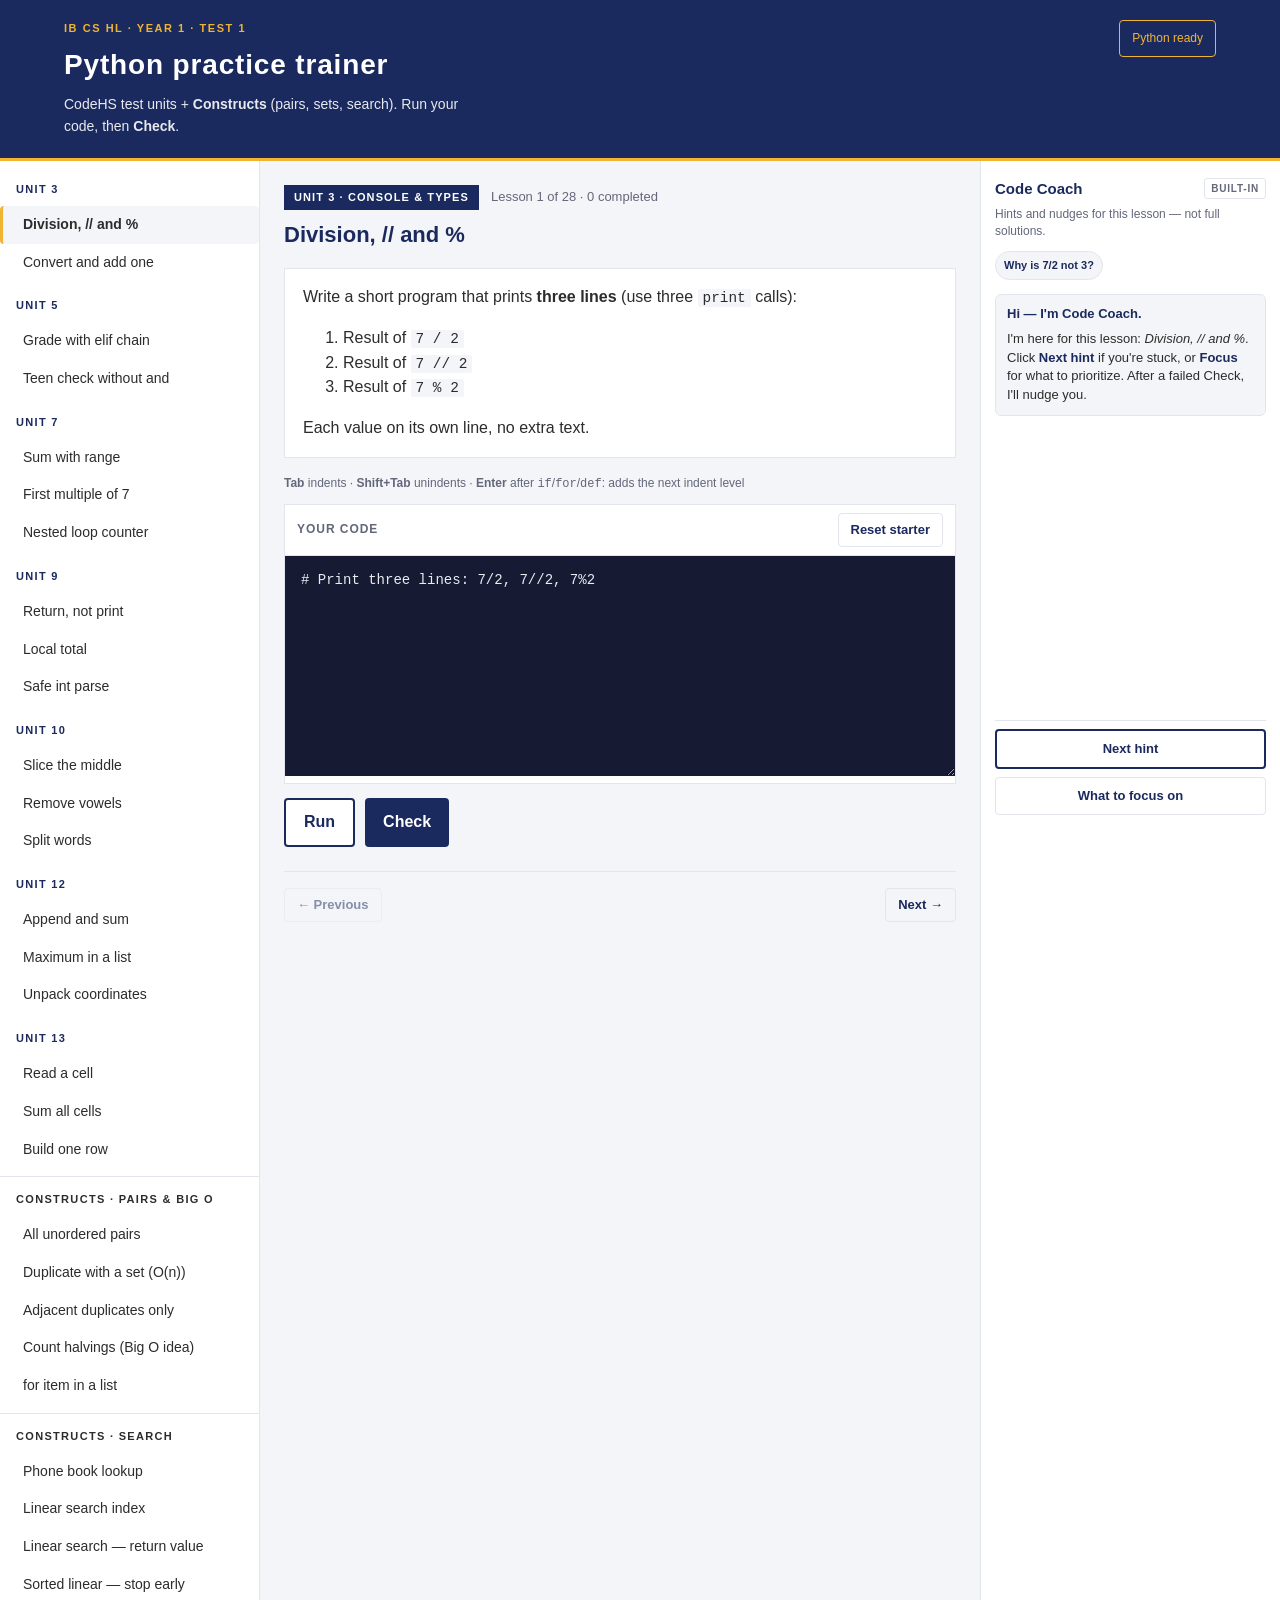
==== index.html @ 2e2094f1 "Add built-in Code Coach sidebar for hints and check nudges. Co-authored-by: Cursor <cursoragent@curs" ====
<!DOCTYPE html>
<html lang="en">
<head>
  <meta charset="UTF-8" />
  <meta name="viewport" content="width=device-width, initial-scale=1" />
  <title>IB Python Test 1 — Practice</title>
  <link rel="stylesheet" href="style.css" />
  <script src="vendor/skulpt.min.js"></script>
  <script src="vendor/skulpt-stdlib.js"></script>
</head>
<body>
  <header>
    <div class="header-inner">
      <div>
        <p class="eyebrow">IB CS HL · Year 1 · Test 1</p>
        <h1>Python practice trainer</h1>
        <p class="sub">CodeHS test units + <strong>Constructs</strong> (pairs, sets, search). Run your code, then <strong>Check</strong>.</p>
      </div>
      <div class="loader-badge" id="pyStatus">Starting…</div>
    </div>
  </header>

  <div class="layout">
    <aside class="sidebar">
      <nav id="unitNav"></nav>
    </aside>

    <main class="content">
      <div id="welcome" class="welcome hidden">
        <h2>How to use this</h2>
        <ol>
          <li>Pick a lesson on the left (or we open the first one for you).</li>
          <li>Write Python in the editor.</li>
          <li>Click <strong>Run</strong> or <strong>Check</strong>.</li>
        </ol>
      </div>

      <article id="lessonPanel" class="lesson-panel">
        <div class="lesson-meta">
          <span class="chip" id="lessonUnit"></span>
          <span id="lessonProgress"></span>
        </div>
        <h2 id="lessonTitle"></h2>
        <div class="instructions" id="lessonInstructions"></div>

        <p class="editor-hint"><strong>Tab</strong> indents · <strong>Shift+Tab</strong> unindents · <strong>Enter</strong> after <code>if</code>/<code>for</code>/<code>def</code>: adds the next indent level</p>
        <div class="editor-wrap">
          <div class="editor-bar">
            <span>Your code</span>
            <button type="button" id="resetBtn" class="ghost">Reset starter</button>
          </div>
          <textarea id="editor" spellcheck="false" autocomplete="off" autocorrect="off" autocapitalize="off" aria-label="Python code editor"></textarea>
        </div>

        <div class="actions">
          <button type="button" id="runBtn" class="secondary">Run</button>
          <button type="button" id="checkBtn" class="primary">Check</button>
        </div>

        <div id="outputPanel" class="output-panel hidden">
          <h3>Output</h3>
          <pre id="runOutput"></pre>
        </div>

        <div id="feedback" class="feedback hidden"></div>

        <div class="lesson-nav">
          <button type="button" id="prevBtn" class="ghost">← Previous</button>
          <button type="button" id="nextBtn" class="ghost">Next →</button>
        </div>
      </article>
    </main>

    <aside class="coach-panel" id="coachPanel" aria-label="Code Coach">
      <div class="coach-header">
        <span class="coach-title">Code Coach</span>
        <span class="coach-tag">Built-in</span>
      </div>
      <p class="coach-intro">Hints and nudges for this lesson — not full solutions.</p>
      <div class="coach-concepts" id="coachConcepts"></div>
      <div class="coach-messages" id="coachMessages" role="log" aria-live="polite"></div>
      <div class="coach-actions">
        <button type="button" id="coachHintBtn" class="secondary coach-btn">Next hint</button>
        <button type="button" id="coachFocusBtn" class="ghost coach-btn">What to focus on</button>
      </div>
    </aside>
  </div>

  <script src="lessons.js"></script>
  <script src="coach.js"></script>
  <script src="app.js"></script>
</body>
</html>
---- style.css ----
:root {
  --paper: #f4f5f8;
  --card: #ffffff;
  --ink: #2c2c2c;
  --muted: #63677a;
  --rule: #e3e5ed;
  --navy: #1b2a5e;
  --gold: #f0b432;
  --ok: #0d7a4a;
  --ok-bg: #e8f5ef;
  --bad: #c8102e;
  --bad-bg: #fdecef;
  --code-bg: #161b33;
  --mono: "SF Mono", Menlo, Consolas, "Courier New", monospace;
  --sans: -apple-system, BlinkMacSystemFont, "Segoe UI", "Helvetica Neue", Arial, sans-serif;
}

* { box-sizing: border-box; }

body {
  margin: 0;
  font-family: var(--sans);
  font-size: 16px;
  line-height: 1.55;
  color: var(--ink);
  background: var(--paper);
}

header {
  background: var(--navy);
  color: #fff;
  border-bottom: 3px solid var(--gold);
}

.header-inner {
  max-width: 1200px;
  margin: 0 auto;
  padding: 20px 24px;
  display: flex;
  justify-content: space-between;
  align-items: flex-start;
  gap: 16px;
  flex-wrap: wrap;
}

.eyebrow {
  margin: 0 0 6px;
  font-size: 11px;
  letter-spacing: 0.14em;
  text-transform: uppercase;
  color: var(--gold);
  font-weight: 700;
}

h1 {
  margin: 0 0 8px;
  font-size: clamp(22px, 4vw, 28px);
  letter-spacing: 0.03em;
}

.sub { margin: 0; opacity: 0.9; font-size: 14px; max-width: 52ch; }

.loader-badge {
  font-size: 12px;
  padding: 8px 12px;
  border: 1px solid rgba(255,255,255,0.35);
  border-radius: 4px;
  white-space: nowrap;
}

.loader-badge.ready { border-color: var(--gold); color: var(--gold); }

.layout {
  max-width: 1320px;
  margin: 0 auto;
  display: grid;
  grid-template-columns: 260px minmax(0, 1fr) 300px;
  gap: 0;
  min-height: calc(100vh - 120px);
}

@media (max-width: 1100px) {
  .layout { grid-template-columns: 260px 1fr; }
  .coach-panel { grid-column: 1 / -1; border-top: 1px solid var(--rule); max-height: 360px; }
}

@media (max-width: 800px) {
  .layout { grid-template-columns: 1fr; }
  .sidebar { border-right: none; border-bottom: 1px solid var(--rule); max-height: 220px; overflow: auto; }
  .coach-panel { max-height: none; }
}

.sidebar {
  background: var(--card);
  border-right: 1px solid var(--rule);
  padding: 12px 0;
  overflow-y: auto;
}

.unit-block { margin-bottom: 8px; }

.unit-label {
  padding: 8px 16px;
  font-size: 11px;
  font-weight: 700;
  letter-spacing: 0.12em;
  text-transform: uppercase;
  color: var(--navy);
}

.unit-block:nth-child(n+8) .unit-label {
  color: var(--label);
  padding-top: 14px;
  border-top: 1px solid var(--rule);
  margin-top: 8px;
}

.lesson-link {
  display: block;
  width: 100%;
  text-align: left;
  border: none;
  background: transparent;
  padding: 8px 16px 8px 20px;
  font: inherit;
  font-size: 14px;
  cursor: pointer;
  color: var(--ink);
  border-left: 3px solid transparent;
}

.lesson-link:hover { background: var(--paper); }

.lesson-link.active {
  background: var(--paper);
  border-left-color: var(--gold);
  font-weight: 600;
}

.lesson-link.done::after {
  content: " ✓";
  color: var(--ok);
  font-weight: 700;
}

.content { padding: 24px; }

.hidden { display: none !important; }

.welcome {
  background: var(--card);
  border: 1px solid var(--rule);
  padding: 24px;
  max-width: 640px;
}

.welcome .note {
  font-size: 14px;
  color: var(--muted);
  border-left: 3px solid var(--gold);
  padding-left: 12px;
}

.lesson-panel { max-width: 820px; }

.lesson-meta {
  display: flex;
  gap: 12px;
  align-items: center;
  margin-bottom: 8px;
  font-size: 13px;
  color: var(--muted);
}

.chip {
  background: var(--navy);
  color: #fff;
  font-size: 11px;
  font-weight: 700;
  letter-spacing: 0.1em;
  padding: 4px 10px;
  text-transform: uppercase;
}

#lessonTitle { margin: 0 0 16px; color: var(--navy); font-size: 22px; }

.instructions {
  background: var(--card);
  border: 1px solid var(--rule);
  padding: 16px 18px;
  margin-bottom: 16px;
}

.instructions p { margin: 0 0 10px; }
.instructions p:last-child { margin-bottom: 0; }
.instructions code {
  font-family: var(--mono);
  font-size: 0.9em;
  background: var(--paper);
  padding: 1px 5px;
  border-radius: 2px;
}

.editor-wrap {
  border: 1px solid var(--rule);
  background: var(--card);
}

.editor-bar {
  display: flex;
  justify-content: space-between;
  align-items: center;
  padding: 8px 12px;
  font-size: 12px;
  font-weight: 700;
  text-transform: uppercase;
  letter-spacing: 0.08em;
  color: var(--muted);
  border-bottom: 1px solid var(--rule);
}

#editor {
  width: 100%;
  min-height: 220px;
  border: none;
  resize: vertical;
  padding: 14px 16px;
  font-family: var(--mono);
  font-size: 14px;
  line-height: 1.5;
  background: var(--code-bg);
  color: #e9eaf2;
  tab-size: 4;
}

#editor:focus { outline: 2px solid var(--gold); outline-offset: -2px; }

.editor-hint {
  font-size: 12px;
  color: var(--muted);
  margin: 0 0 10px;
}

.actions {
  display: flex;
  gap: 10px;
  margin: 14px 0;
}

button {
  font: inherit;
  cursor: pointer;
  border-radius: 4px;
  padding: 10px 18px;
  border: none;
  font-weight: 600;
}

button:disabled { opacity: 0.5; cursor: not-allowed; }

.primary { background: var(--navy); color: #fff; }
.primary:hover:not(:disabled) { filter: brightness(1.08); }

.secondary { background: var(--card); color: var(--navy); border: 2px solid var(--navy); }
.ghost { background: transparent; color: var(--navy); border: 1px solid var(--rule); padding: 6px 12px; font-size: 13px; }

.output-panel {
  background: var(--card);
  border: 1px solid var(--rule);
  padding: 12px 16px;
  margin-bottom: 12px;
}

.output-panel h3 { margin: 0 0 8px; font-size: 13px; text-transform: uppercase; letter-spacing: 0.08em; color: var(--muted); }

#runOutput {
  margin: 0;
  font-family: var(--mono);
  font-size: 13px;
  white-space: pre-wrap;
  background: var(--paper);
  padding: 10px;
  min-height: 2em;
}

.feedback {
  border-radius: 4px;
  padding: 14px 16px;
  margin-bottom: 16px;
  font-size: 15px;
}

.feedback.pass { background: var(--ok-bg); border-left: 4px solid var(--ok); }
.feedback.fail { background: var(--bad-bg); border-left: 4px solid var(--bad); }

.feedback h3 { margin: 0 0 8px; font-size: 16px; }
.feedback pre {
  margin: 8px 0 0;
  font-family: var(--mono);
  font-size: 12px;
  white-space: pre-wrap;
  background: rgba(0,0,0,0.05);
  padding: 10px;
}

.feedback ul { margin: 8px 0 0; padding-left: 20px; }

.lesson-nav {
  display: flex;
  justify-content: space-between;
  margin-top: 24px;
  padding-top: 16px;
  border-top: 1px solid var(--rule);
}

.coach-panel {
  background: var(--card);
  border-left: 1px solid var(--rule);
  padding: 16px 14px;
  display: flex;
  flex-direction: column;
  min-height: 0;
  overflow: hidden;
}

.coach-header {
  display: flex;
  align-items: center;
  justify-content: space-between;
  gap: 8px;
  margin-bottom: 6px;
}

.coach-title {
  font-size: 15px;
  font-weight: 700;
  color: var(--navy);
}

.coach-tag {
  font-size: 10px;
  font-weight: 700;
  letter-spacing: 0.08em;
  text-transform: uppercase;
  color: var(--muted);
  border: 1px solid var(--rule);
  padding: 2px 6px;
  border-radius: 3px;
}

.coach-intro {
  margin: 0 0 10px;
  font-size: 12px;
  color: var(--muted);
  line-height: 1.45;
}

.coach-concepts {
  display: flex;
  flex-wrap: wrap;
  gap: 6px;
  margin-bottom: 10px;
}

.coach-chip {
  font-size: 11px;
  padding: 5px 8px;
  border-radius: 999px;
  border: 1px solid var(--rule);
  background: var(--paper);
  color: var(--navy);
  font-weight: 600;
  cursor: pointer;
}

.coach-chip:hover { border-color: var(--gold); }

.coach-messages {
  flex: 1;
  overflow-y: auto;
  min-height: 120px;
  max-height: 420px;
  padding: 4px 0;
  margin-bottom: 10px;
}

.coach-msg {
  font-size: 13px;
  line-height: 1.45;
  padding: 10px 11px;
  margin-bottom: 8px;
  border-radius: 6px;
  background: var(--paper);
  border: 1px solid var(--rule);
}

.coach-msg.coach strong { color: var(--navy); }

.coach-msg p { margin: 6px 0 0; }
.coach-msg ul { margin: 8px 0 0; padding-left: 18px; }
.coach-msg li { margin-bottom: 4px; }

.coach-actions {
  display: flex;
  flex-direction: column;
  gap: 8px;
  padding-top: 8px;
  border-top: 1px solid var(--rule);
}

.coach-btn { width: 100%; font-size: 13px; padding: 8px 12px; }
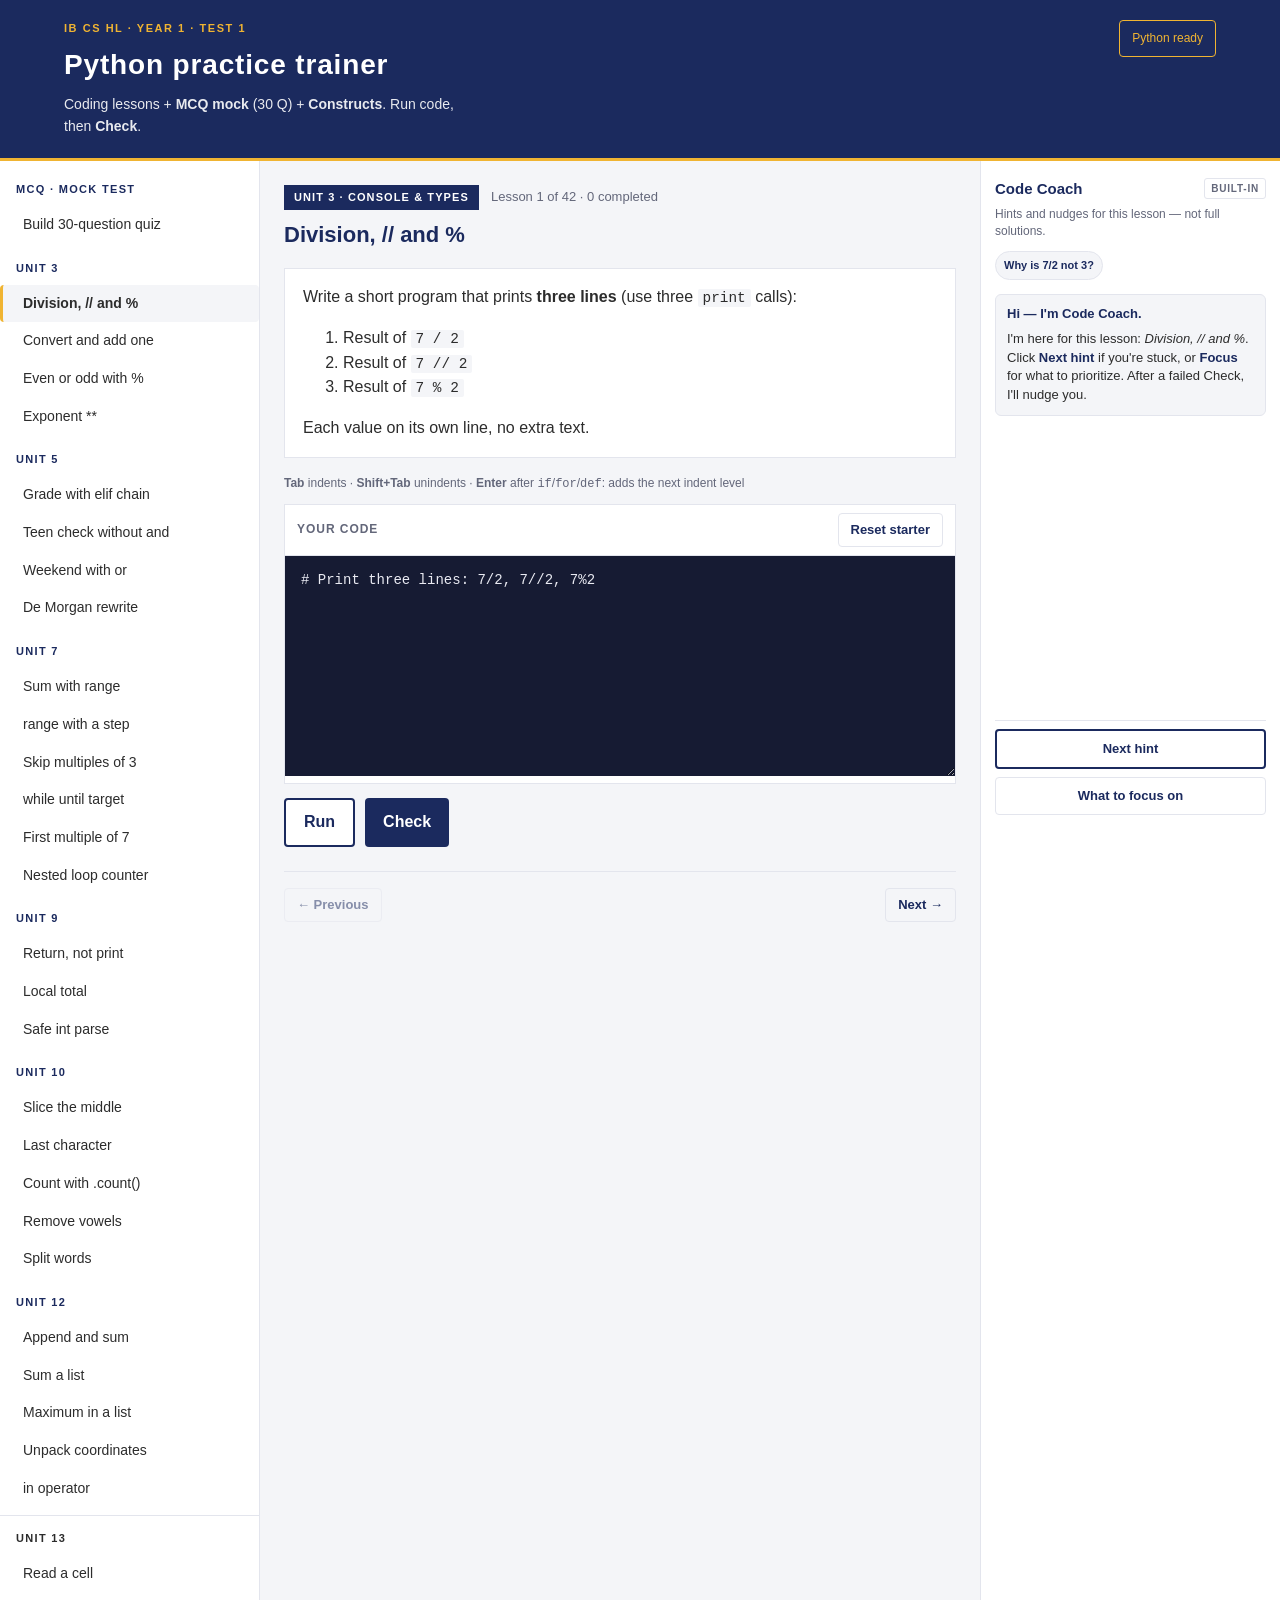
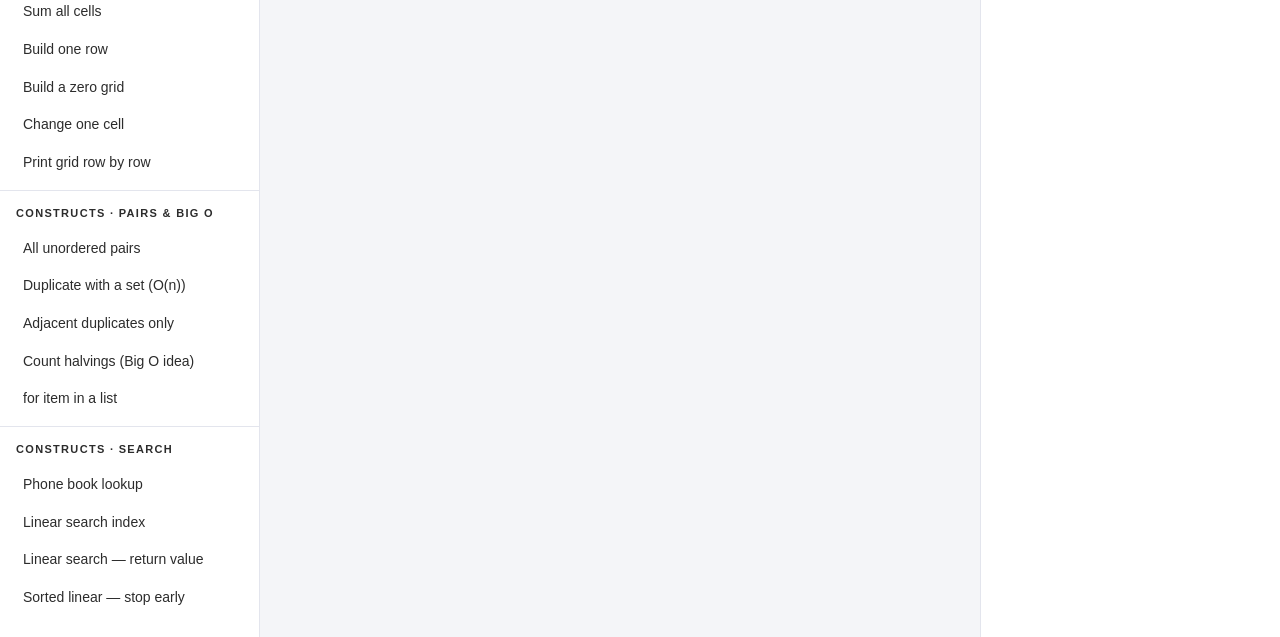
==== commit 67aec7dd: "Add configurable MCQ mock test section with unit filters. Co-authored-by: Cursor <cursoragent@cursor" ====
--- a/index.html
+++ b/index.html
@@ -14,7 +14,7 @@
       <div>
         <p class="eyebrow">IB CS HL · Year 1 · Test 1</p>
         <h1>Python practice trainer</h1>
-        <p class="sub">CodeHS test units + <strong>Constructs</strong> (pairs, sets, search). Run your code, then <strong>Check</strong>.</p>
+        <p class="sub">Coding lessons + <strong>MCQ mock</strong> (30 Q) + <strong>Constructs</strong>. Run code, then <strong>Check</strong>.</p>
       </div>
       <div class="loader-badge" id="pyStatus">Starting…</div>
     </div>
@@ -69,6 +69,10 @@
           <button type="button" id="nextBtn" class="ghost">Next →</button>
         </div>
       </article>
+
+      <article id="mcqPanel" class="lesson-panel mcq-panel hidden">
+        <div id="mcqRoot"></div>
+      </article>
     </main>
 
     <aside class="coach-panel" id="coachPanel" aria-label="Code Coach">
@@ -88,6 +92,7 @@
 
   <script src="lessons.js"></script>
   <script src="coach.js"></script>
+  <script src="mcq.js"></script>
   <script src="app.js"></script>
 </body>
 </html>
--- a/style.css
+++ b/style.css
@@ -409,3 +409,101 @@
 }
 
 .coach-btn { width: 100%; font-size: 13px; padding: 8px 12px; }
+
+.mcq-panel { max-width: 720px; }
+
+.mcq-lead { color: var(--muted); font-size: 15px; margin: 0 0 16px; }
+
+.mcq-options { margin-bottom: 16px; }
+
+.mcq-field {
+  display: flex;
+  flex-direction: column;
+  gap: 6px;
+  font-size: 13px;
+  font-weight: 600;
+  color: var(--navy);
+}
+
+.mcq-field input[type="number"] {
+  font: inherit;
+  padding: 8px 10px;
+  border: 1px solid var(--rule);
+  border-radius: 4px;
+  max-width: 120px;
+}
+
+.mcq-hint { font-size: 13px; color: var(--muted); margin: 10px 0 0; }
+
+.mcq-units {
+  border: 1px solid var(--rule);
+  padding: 12px 14px 10px;
+  margin: 0 0 18px;
+  background: var(--card);
+}
+
+.mcq-units legend {
+  font-size: 11px;
+  font-weight: 700;
+  letter-spacing: 0.1em;
+  text-transform: uppercase;
+  color: var(--muted);
+  padding: 0 6px;
+}
+
+.mcq-check {
+  display: inline-flex;
+  align-items: center;
+  gap: 6px;
+  margin: 4px 14px 4px 0;
+  font-size: 14px;
+  cursor: pointer;
+}
+
+.mcq-q { font-size: 20px; line-height: 1.35; margin: 0 0 8px; color: var(--navy); }
+
+.mcq-unit-tag { font-size: 12px; color: var(--muted); margin: 0 0 16px; }
+
+.mcq-choices {
+  display: flex;
+  flex-direction: column;
+  gap: 8px;
+  margin-bottom: 20px;
+}
+
+.mcq-choice {
+  text-align: left;
+  font: inherit;
+  font-size: 15px;
+  padding: 12px 14px;
+  border: 2px solid var(--rule);
+  border-radius: 6px;
+  background: var(--card);
+  cursor: pointer;
+  color: var(--ink);
+}
+
+.mcq-choice:hover { border-color: var(--navy); }
+
+.mcq-choice.selected {
+  border-color: var(--gold);
+  background: var(--paper);
+  font-weight: 600;
+}
+
+.mcq-nav { flex-wrap: wrap; }
+
+.mcq-review { margin-top: 16px; }
+
+.mcq-review-item {
+  border: 1px solid var(--rule);
+  border-left: 4px solid var(--bad);
+  padding: 12px 14px;
+  margin-bottom: 10px;
+  background: var(--card);
+  font-size: 14px;
+}
+
+.mcq-wrong { color: var(--bad); }
+.mcq-right { color: var(--ok); font-weight: 600; }
+.mcq-explain { margin: 8px 0 0; color: var(--muted); font-size: 13px; }
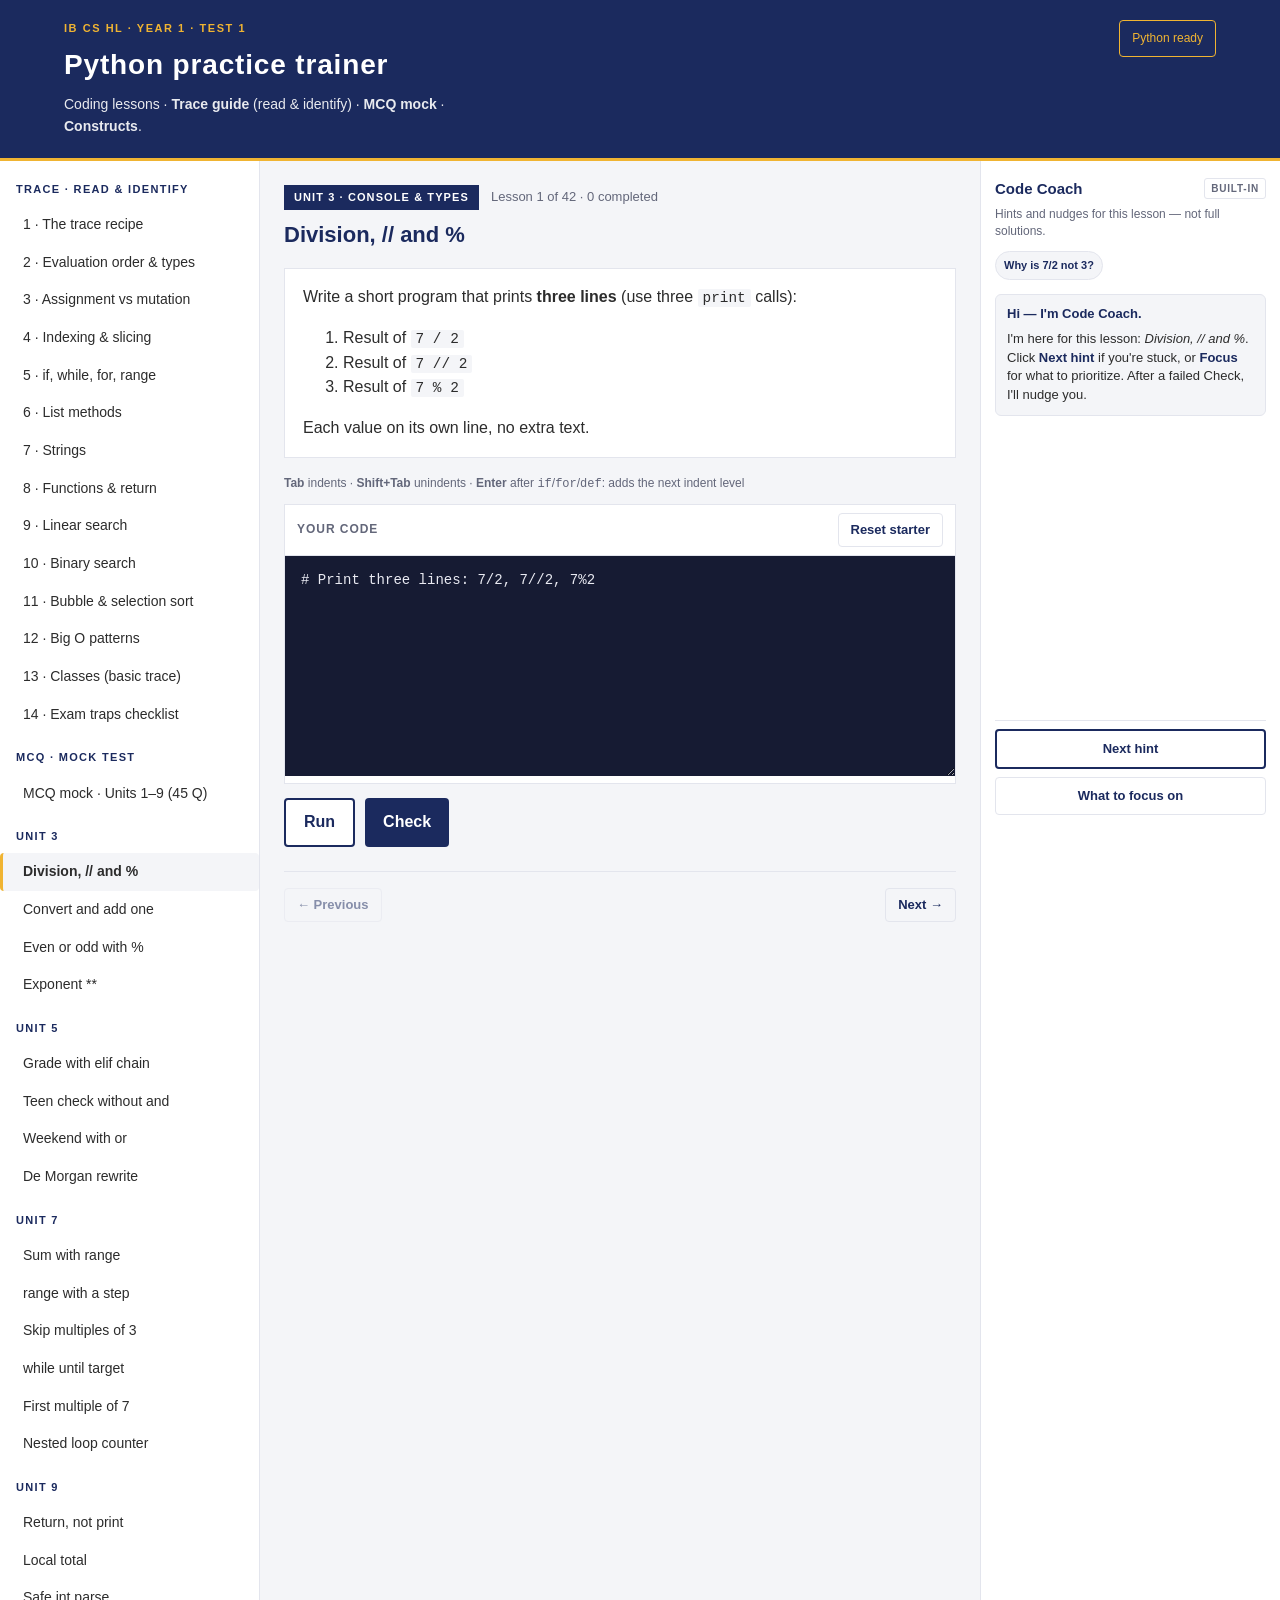
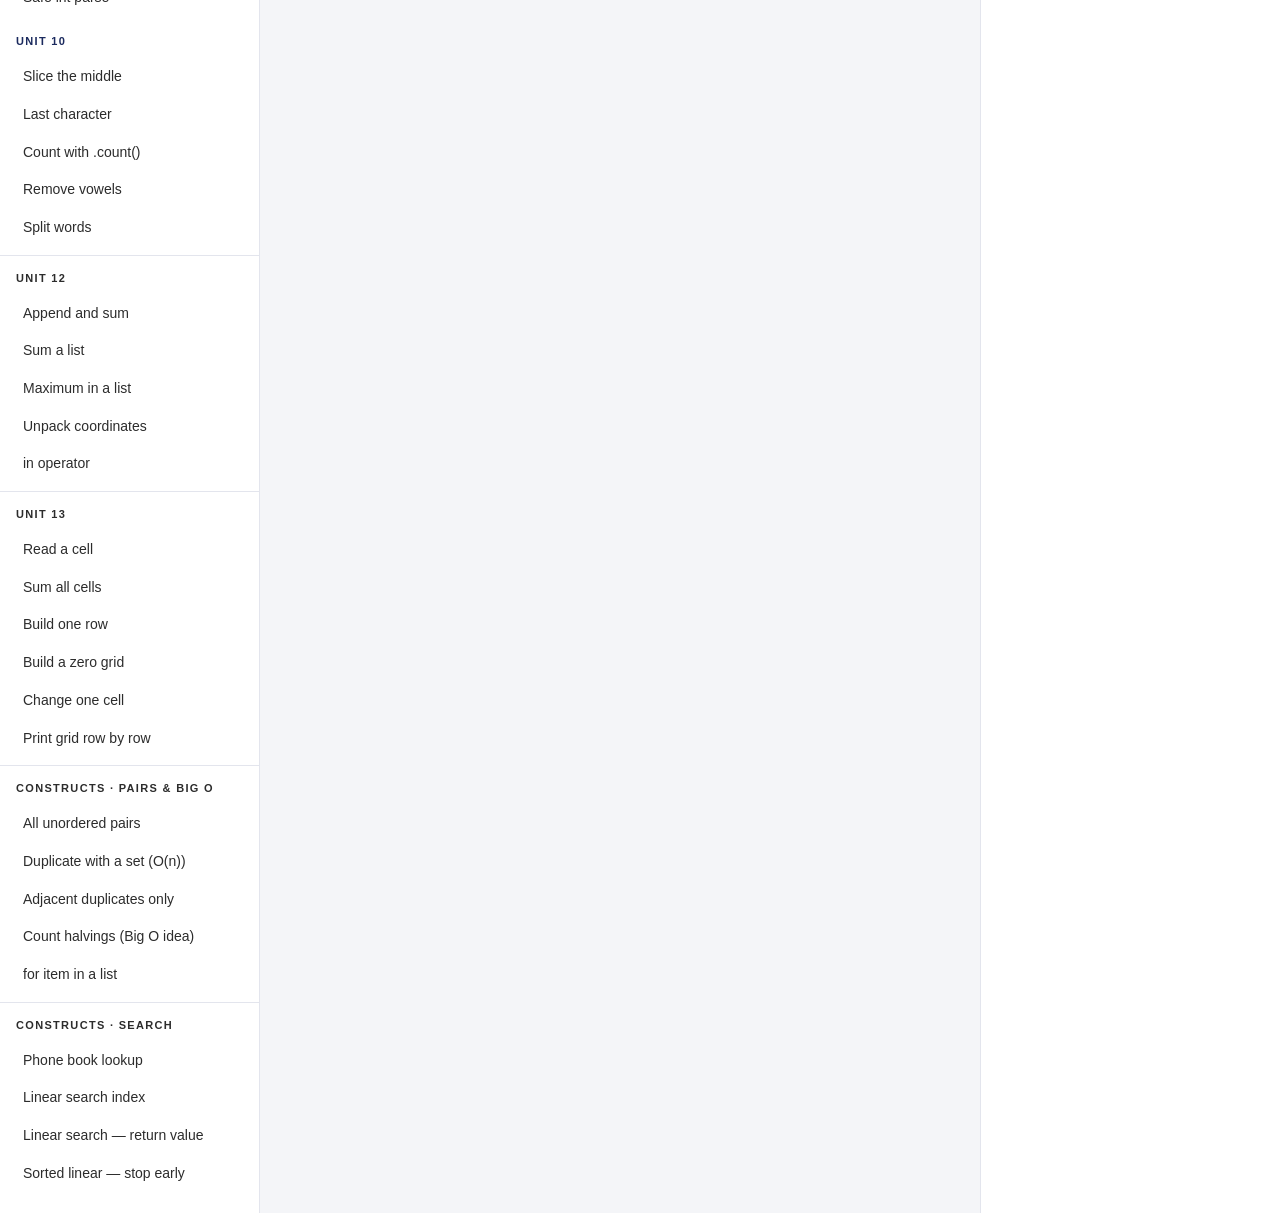
==== commit 1edc9914: "Add lesson-by-lesson trace guide with application-style CFU quizzes. Helps students read and trace c" ====
--- a/index.html
+++ b/index.html
@@ -14,7 +14,7 @@
       <div>
         <p class="eyebrow">IB CS HL · Year 1 · Test 1</p>
         <h1>Python practice trainer</h1>
-        <p class="sub">Coding lessons + <strong>MCQ mock</strong> (30 Q) + <strong>Constructs</strong>. Run code, then <strong>Check</strong>.</p>
+        <p class="sub">Coding lessons · <strong>Trace guide</strong> (read &amp; identify) · <strong>MCQ mock</strong> · <strong>Constructs</strong>.</p>
       </div>
       <div class="loader-badge" id="pyStatus">Starting…</div>
     </div>
@@ -73,6 +73,10 @@
       <article id="mcqPanel" class="lesson-panel mcq-panel hidden">
         <div id="mcqRoot"></div>
       </article>
+
+      <article id="traceGuidePanel" class="lesson-panel trace-panel hidden">
+        <div id="traceGuideRoot"></div>
+      </article>
     </main>
 
     <aside class="coach-panel" id="coachPanel" aria-label="Code Coach">
@@ -92,6 +96,7 @@
 
   <script src="lessons.js"></script>
   <script src="coach.js"></script>
+  <script src="trace-guide.js"></script>
   <script src="mcq.js"></script>
   <script src="app.js"></script>
 </body>
--- a/style.css
+++ b/style.css
@@ -410,7 +410,58 @@
 
 .coach-btn { width: 100%; font-size: 13px; padding: 8px 12px; }
 
-.mcq-panel { max-width: 720px; }
+.mcq-panel,
+.trace-panel { max-width: 720px; }
+
+.trace-cfu-section {
+  margin-top: 28px;
+  padding-top: 20px;
+  border-top: 2px solid var(--rule);
+}
+
+.trace-cfu-section h3 {
+  margin: 0 0 6px;
+  font-size: 17px;
+  color: var(--navy);
+}
+
+.trace-body { margin-bottom: 8px; }
+
+.trace-cfu-block {
+  margin-bottom: 22px;
+  padding-bottom: 18px;
+  border-bottom: 1px solid var(--rule);
+}
+
+.trace-cfu-block:last-of-type { border-bottom: none; }
+
+.trace-cfu-q {
+  margin: 0 0 10px;
+  font-size: 15px;
+  line-height: 1.5;
+  white-space: pre-wrap;
+}
+
+.trace-score {
+  font-weight: 700;
+  color: var(--navy);
+  margin: 0 0 12px;
+}
+
+.mcq-choice.correct {
+  border-color: var(--ok);
+  background: var(--ok-bg);
+}
+
+.mcq-choice.wrong {
+  border-color: var(--bad);
+  background: var(--bad-bg);
+}
+
+.cfu-ok { color: var(--ok); }
+.cfu-wrong { color: var(--muted); }
+
+.trace-cfu-actions { margin-top: 8px; }
 
 .mcq-lead { color: var(--muted); font-size: 15px; margin: 0 0 16px; }
 
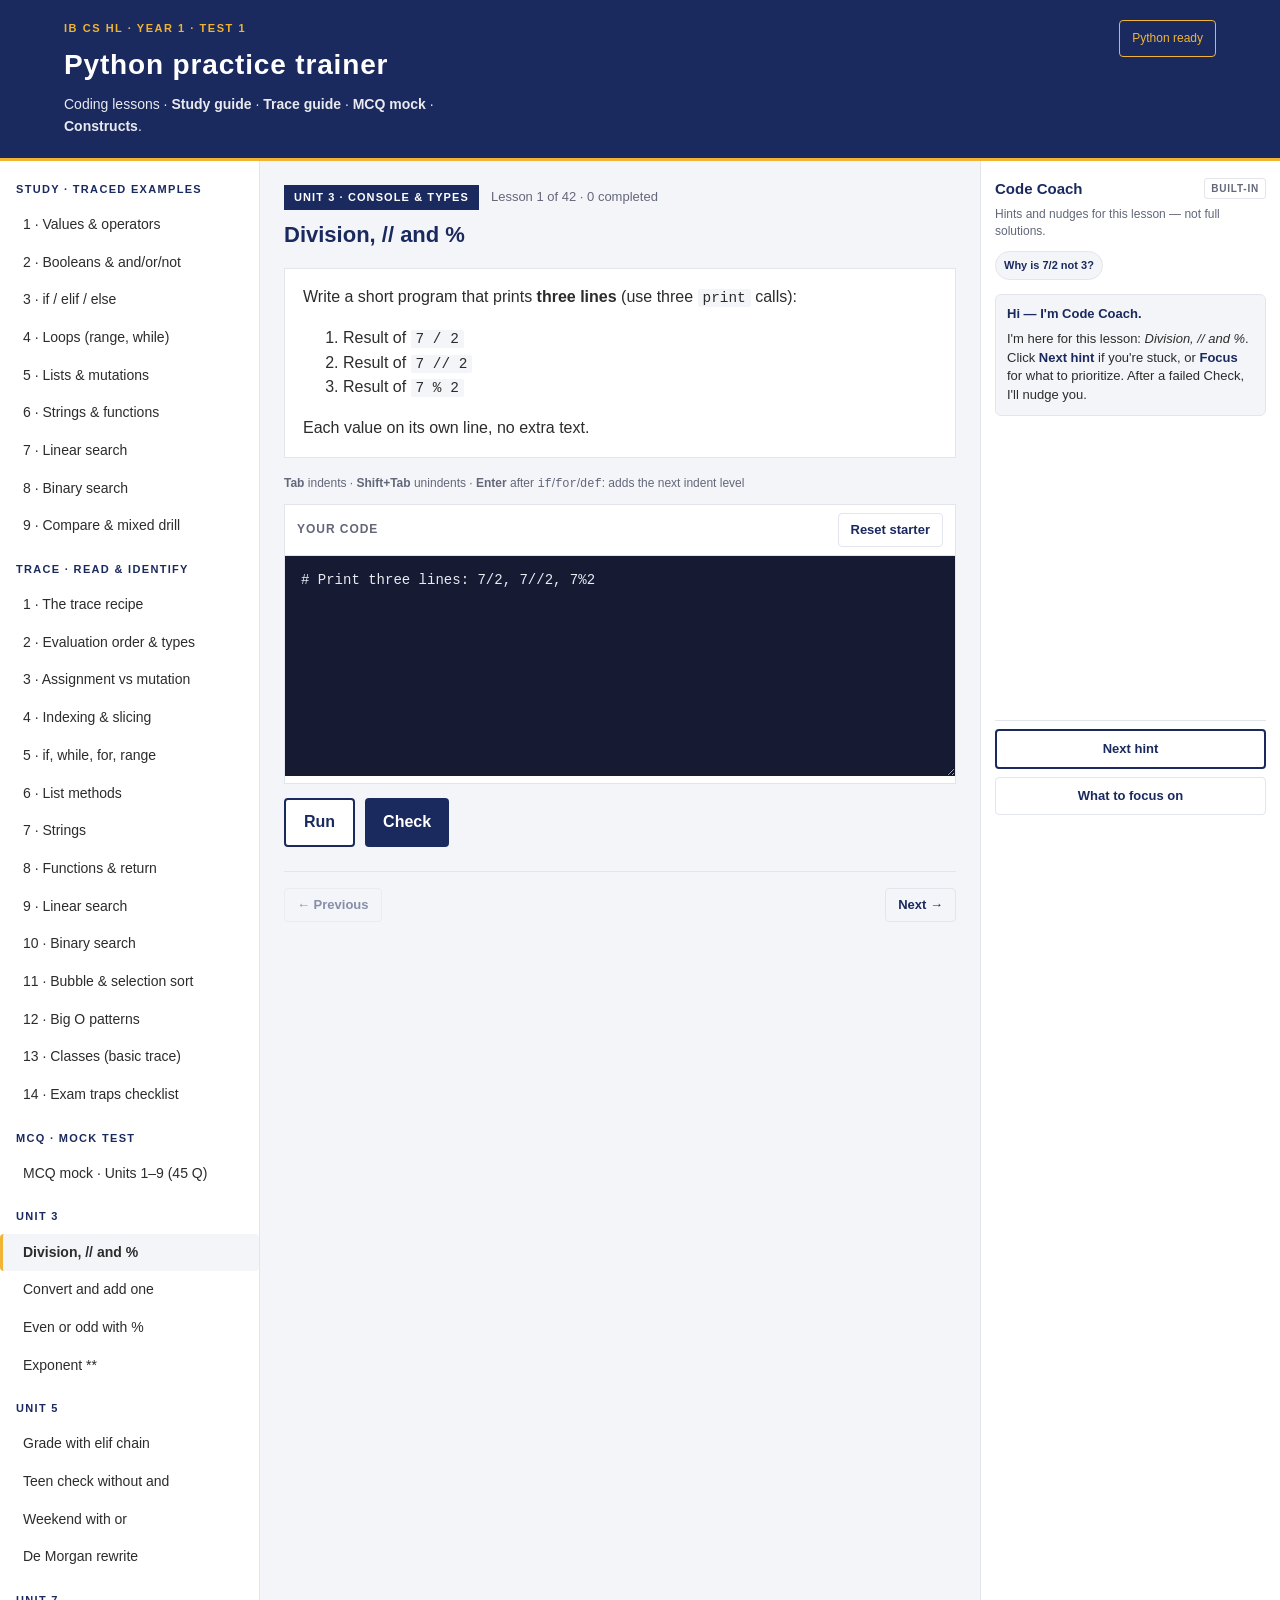
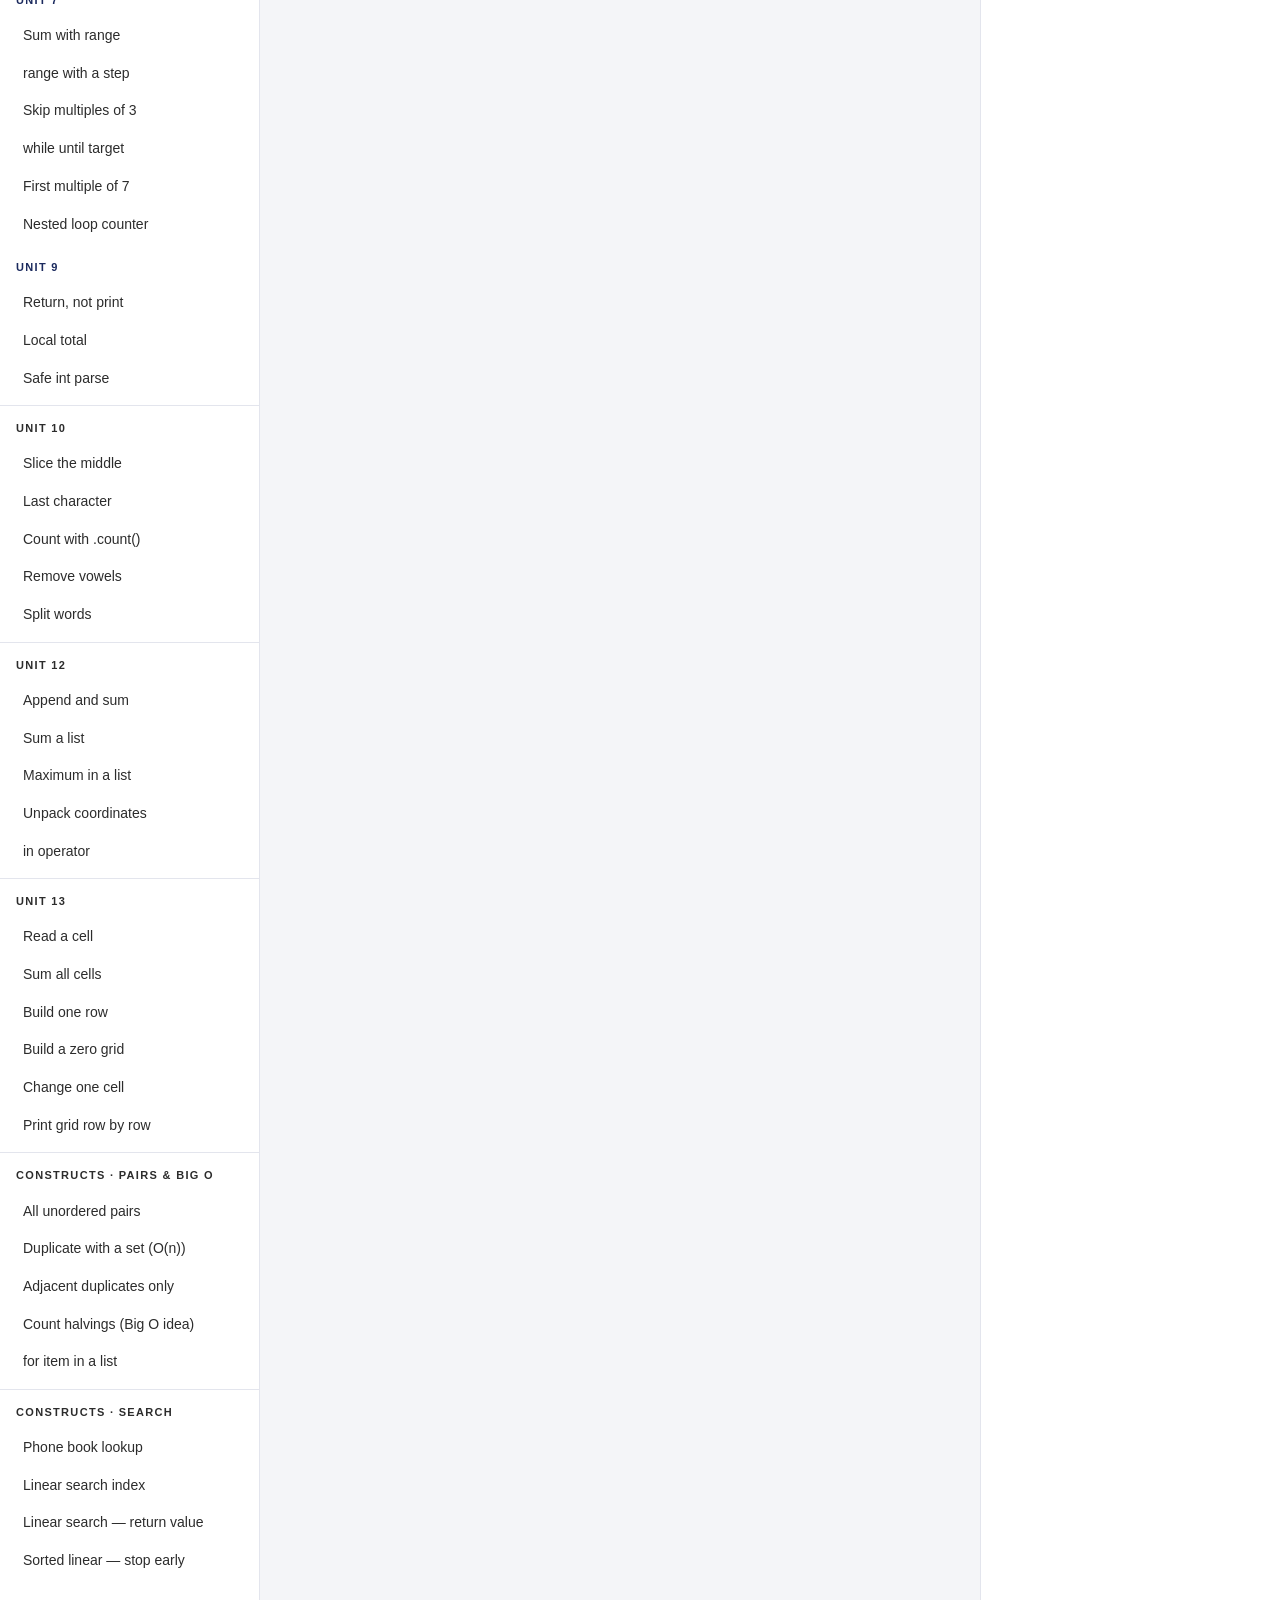
==== commit 6aadc1a2: "Add study guide with traced examples through binary search. Includes sidebar navigation, trace table" ====
--- a/index.html
+++ b/index.html
@@ -14,7 +14,7 @@
       <div>
         <p class="eyebrow">IB CS HL · Year 1 · Test 1</p>
         <h1>Python practice trainer</h1>
-        <p class="sub">Coding lessons · <strong>Trace guide</strong> (read &amp; identify) · <strong>MCQ mock</strong> · <strong>Constructs</strong>.</p>
+        <p class="sub">Coding lessons · <strong>Study guide</strong> · <strong>Trace guide</strong> · <strong>MCQ mock</strong> · <strong>Constructs</strong>.</p>
       </div>
       <div class="loader-badge" id="pyStatus">Starting…</div>
     </div>
@@ -77,6 +77,10 @@
       <article id="traceGuidePanel" class="lesson-panel trace-panel hidden">
         <div id="traceGuideRoot"></div>
       </article>
+
+      <article id="studyGuidePanel" class="lesson-panel study-panel hidden">
+        <div id="studyGuideRoot"></div>
+      </article>
     </main>
 
     <aside class="coach-panel" id="coachPanel" aria-label="Code Coach">
@@ -97,6 +101,10 @@
   <script src="lessons.js"></script>
   <script src="coach.js"></script>
   <script src="trace-guide.js"></script>
+  <script src="study-guide.js"></script>
+  <script src="question-format.js"></script>
+  <script src="mcq-history.js"></script>
+  <script src="mcq-generators.js"></script>
   <script src="mcq.js"></script>
   <script src="app.js"></script>
 </body>
--- a/style.css
+++ b/style.css
@@ -411,7 +411,49 @@
 .coach-btn { width: 100%; font-size: 13px; padding: 8px 12px; }
 
 .mcq-panel,
-.trace-panel { max-width: 720px; }
+.trace-panel,
+.study-panel { max-width: 720px; }
+
+.study-body { margin-bottom: 8px; }
+
+.study-table {
+  width: 100%;
+  border-collapse: collapse;
+  margin: 12px 0 16px;
+  font-size: 14px;
+}
+
+.study-table th,
+.study-table td {
+  border: 1px solid var(--rule);
+  padding: 8px 10px;
+  text-align: left;
+}
+
+.study-table th {
+  background: var(--card);
+  font-size: 12px;
+  text-transform: uppercase;
+  letter-spacing: 0.06em;
+  color: var(--muted);
+}
+
+.study-table code {
+  font-family: var(--mono);
+  font-size: 13px;
+}
+
+.study-drill {
+  margin: 10px 0 0;
+  padding-left: 22px;
+  line-height: 1.6;
+}
+
+.study-body h3 {
+  margin: 20px 0 8px;
+  font-size: 16px;
+  color: var(--navy);
+}
 
 .trace-cfu-section {
   margin-top: 28px;
@@ -439,7 +481,16 @@
   margin: 0 0 10px;
   font-size: 15px;
   line-height: 1.5;
-  white-space: pre-wrap;
+}
+
+.trace-cfu-q .mcq-code {
+  font-size: 13px;
+  margin-top: 8px;
+}
+
+.trace-cfu-q .mcq-prompt {
+  font-size: 15px;
+  font-weight: 600;
 }
 
 .trace-score {
@@ -511,7 +562,73 @@
   cursor: pointer;
 }
 
-.mcq-q { font-size: 20px; line-height: 1.35; margin: 0 0 8px; color: var(--navy); }
+.mcq-q {
+  font-size: 20px;
+  line-height: 1.35;
+  margin: 0 0 12px;
+  color: var(--navy);
+}
+
+.mcq-prompt {
+  margin: 0 0 10px;
+  font-size: 20px;
+  line-height: 1.4;
+  font-weight: 600;
+}
+
+.mcq-q .mcq-prompt:last-child {
+  margin-bottom: 0;
+}
+
+.mcq-code {
+  display: block;
+  font-family: var(--mono);
+  font-size: 14px;
+  font-weight: 400;
+  line-height: 1.55;
+  white-space: pre;
+  tab-size: 4;
+  background: var(--paper);
+  border: 1px solid var(--rule);
+  border-radius: 6px;
+  padding: 12px 14px;
+  margin: 0 0 10px;
+  overflow-x: auto;
+  color: var(--ink);
+}
+
+.mcq-review-q {
+  margin: 8px 0 6px;
+}
+
+.mcq-review-q .mcq-prompt {
+  font-size: 15px;
+  font-weight: 600;
+}
+
+.mcq-review-q .mcq-code {
+  font-size: 13px;
+  margin-bottom: 6px;
+}
+
+.mcq-choice-code {
+  display: block;
+  width: 100%;
+}
+
+.mcq-choice-code .mcq-code {
+  margin: 0;
+  font-size: 13px;
+  padding: 8px 10px;
+  border: none;
+  background: rgba(0, 0, 0, 0.04);
+}
+
+.mcq-choice .mcq-prompt {
+  font-size: 15px;
+  font-weight: 600;
+  margin: 0;
+}
 
 .mcq-unit-tag { font-size: 12px; color: var(--muted); margin: 0 0 16px; }
 
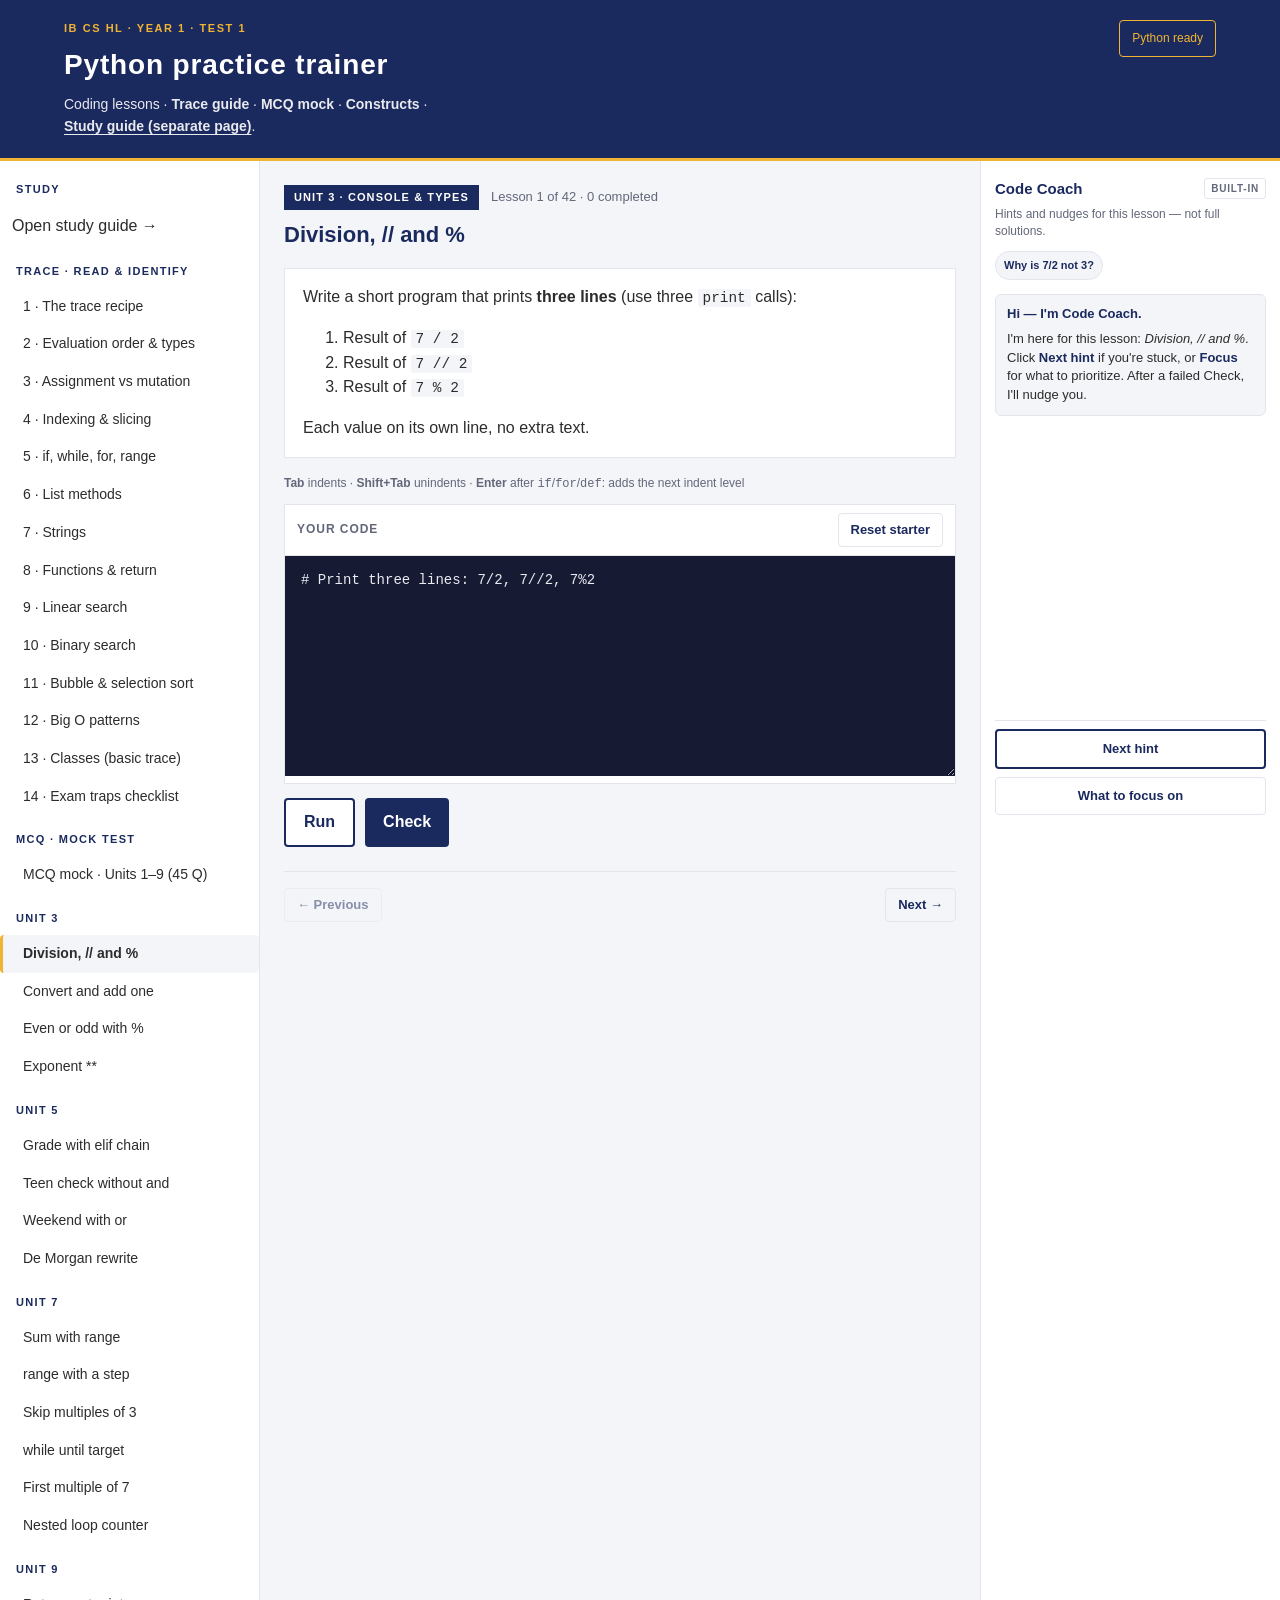
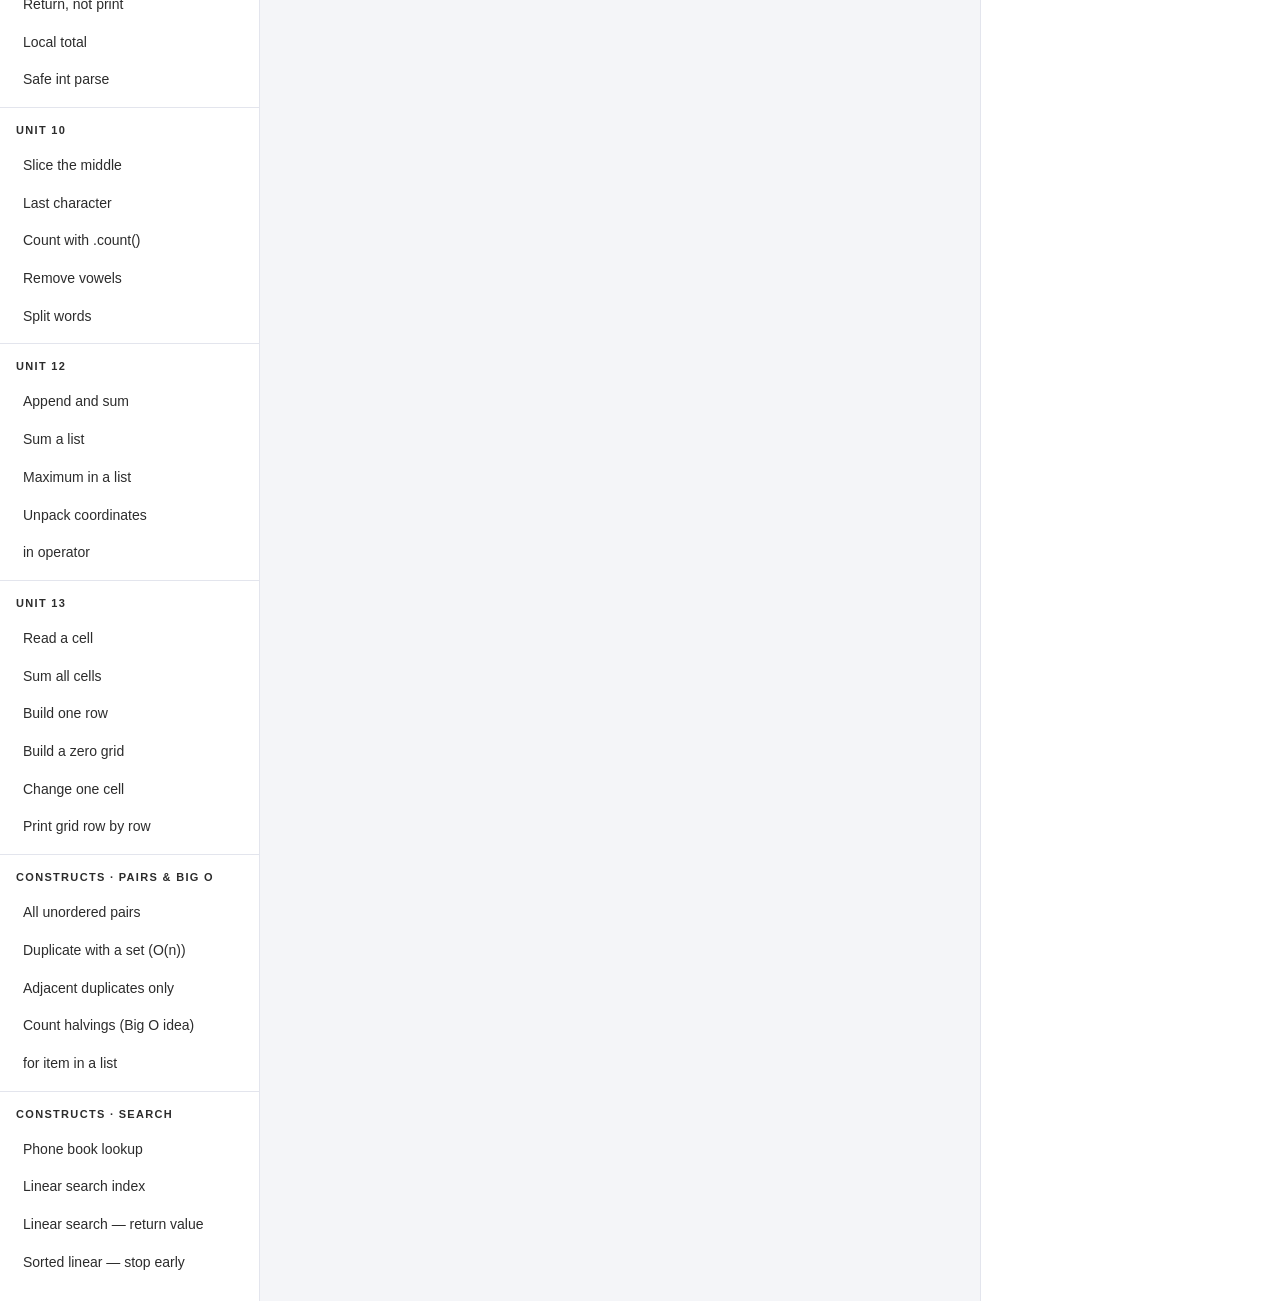
==== commit 8fef7a70: "Move study guide to dedicated study.html with Home navigation. Main trainer links out to the separat" ====
--- a/index.html
+++ b/index.html
@@ -14,7 +14,7 @@
       <div>
         <p class="eyebrow">IB CS HL · Year 1 · Test 1</p>
         <h1>Python practice trainer</h1>
-        <p class="sub">Coding lessons · <strong>Study guide</strong> · <strong>Trace guide</strong> · <strong>MCQ mock</strong> · <strong>Constructs</strong>.</p>
+        <p class="sub">Coding lessons · <strong>Trace guide</strong> · <strong>MCQ mock</strong> · <strong>Constructs</strong> · <a class="sub-link" href="study.html">Study guide (separate page)</a>.</p>
       </div>
       <div class="loader-badge" id="pyStatus">Starting…</div>
     </div>
@@ -78,9 +78,6 @@
         <div id="traceGuideRoot"></div>
       </article>
 
-      <article id="studyGuidePanel" class="lesson-panel study-panel hidden">
-        <div id="studyGuideRoot"></div>
-      </article>
     </main>
 
     <aside class="coach-panel" id="coachPanel" aria-label="Code Coach">
@@ -101,7 +98,6 @@
   <script src="lessons.js"></script>
   <script src="coach.js"></script>
   <script src="trace-guide.js"></script>
-  <script src="study-guide.js"></script>
   <script src="question-format.js"></script>
   <script src="mcq-history.js"></script>
   <script src="mcq-generators.js"></script>
--- a/style.css
+++ b/style.css
@@ -60,6 +60,50 @@
 
 .sub { margin: 0; opacity: 0.9; font-size: 14px; max-width: 52ch; }
 
+.sub-link {
+  color: #fff;
+  font-weight: 600;
+  text-decoration: underline;
+  text-underline-offset: 3px;
+}
+
+.sub-link:hover { color: var(--gold); }
+
+.header-home {
+  display: inline-flex;
+  align-items: center;
+  padding: 10px 18px;
+  text-decoration: none;
+  border-radius: 4px;
+  font-weight: 600;
+  white-space: nowrap;
+  background: var(--card);
+  color: var(--navy);
+  border: 2px solid var(--gold);
+}
+
+.header-home:hover { filter: brightness(1.05); }
+
+.layout-study-only { grid-template-columns: 260px 1fr; }
+
+.study-page .content { max-width: 780px; }
+
+a.lesson-link-ext {
+  display: block;
+  width: 100%;
+  text-align: left;
+  text-decoration: none;
+  color: inherit;
+  font: inherit;
+  cursor: pointer;
+  border: none;
+  background: transparent;
+  padding: 8px 12px;
+  border-radius: 4px;
+}
+
+a.lesson-link-ext:hover { background: rgba(27, 42, 94, 0.08); }
+
 .loader-badge {
   font-size: 12px;
   padding: 8px 12px;
